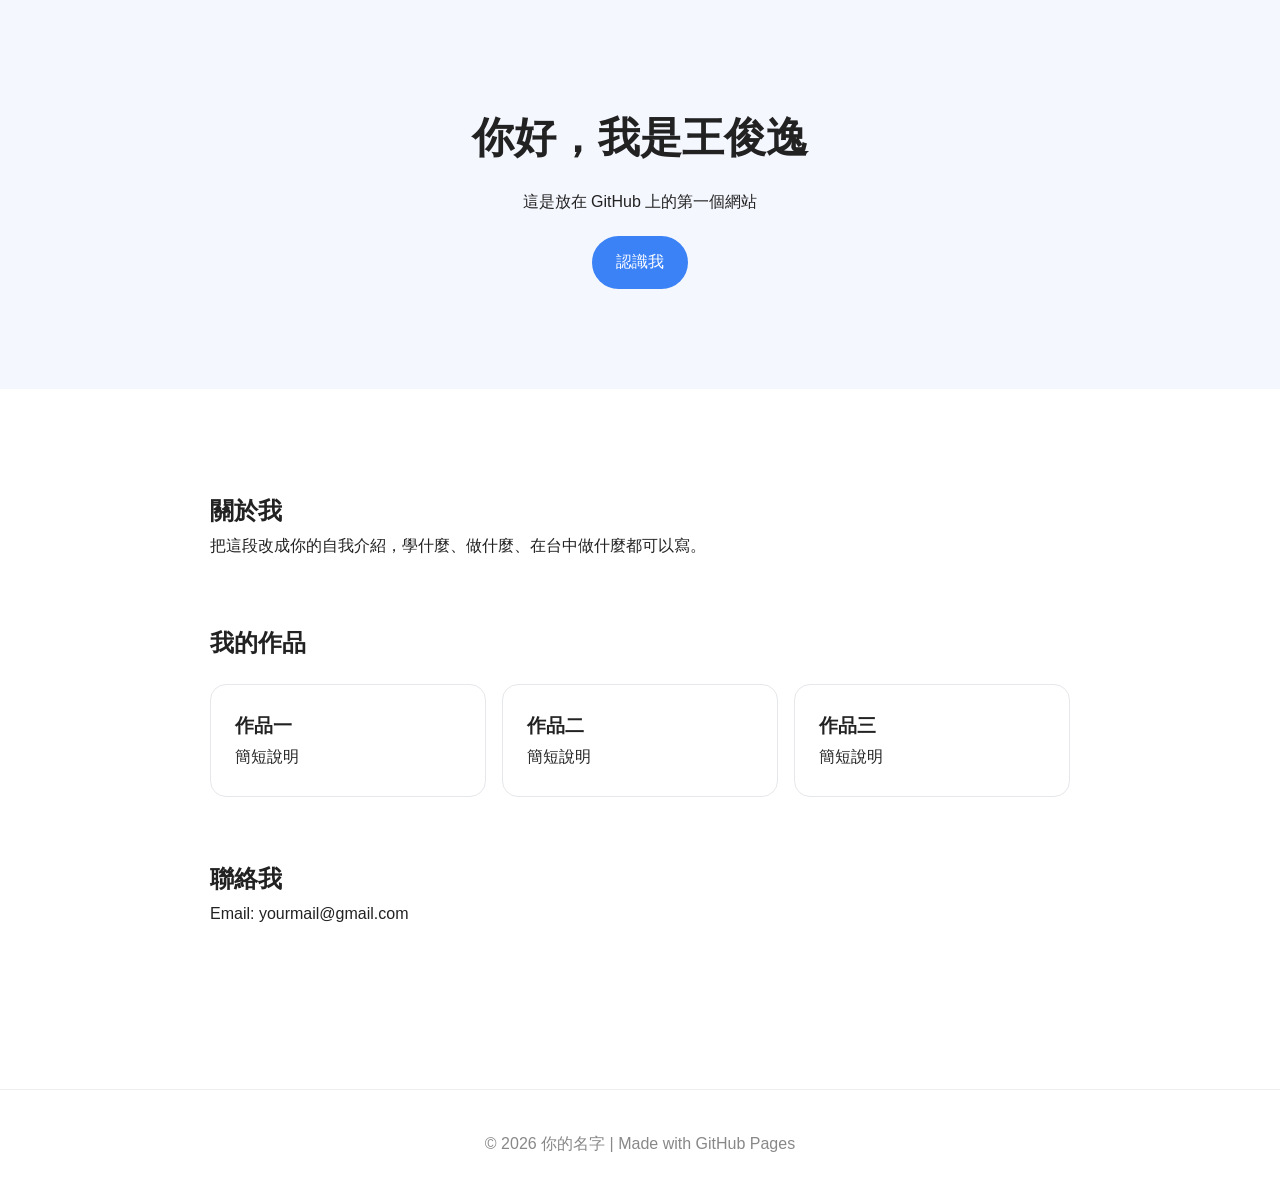
==== index.html @ 3800af92 "Add files via upload" ====
<!DOCTYPE html>
<html lang="zh-Hant">
<head>
  <meta charset="UTF-8">
  <meta name="viewport" content="width=device-width, initial-scale=1.0">
  <title>我的第一個網站</title>
  <link rel="stylesheet" href="style.css">
</head>
<body>
  <header>
    <h1>你好，我是王俊逸</h1>
    <p>這是放在 GitHub 上的第一個網站</p>
    <a class="btn" href="#about">認識我</a>
  </header>
  <main>
    <section id="about">
      <h2>關於我</h2>
      <p>把這段改成你的自我介紹，學什麼、做什麼、在台中做什麼都可以寫。</p>
    </section>
    <section>
      <h2>我的作品</h2>
      <div class="cards">
        <div class="card"><h3>作品一</h3><p>簡短說明</p></div>
        <div class="card"><h3>作品二</h3><p>簡短說明</p></div>
        <div class="card"><h3>作品三</h3><p>簡短說明</p></div>
      </div>
    </section>
    <section>
      <h2>聯絡我</h2>
      <p>Email: yourmail@gmail.com</p>
    </section>
  </main>
  <footer>© 2026 你的名字 | Made with GitHub Pages</footer>
</body>
</html>
---- style.css ----
* { box-sizing: border-box; margin: 0; padding: 0; }
body { font-family: -apple-system, BlinkMacSystemFont, "Noto Sans TC", sans-serif; color: #222; line-height: 1.8; }
header { padding: 100px 20px; text-align: center; background: #f5f7ff; }
header h1 { font-size: 42px; margin-bottom: 12px; }
.btn { display: inline-block; margin-top: 20px; padding: 12px 24px; background: #3b82f6; color: white; border-radius: 99px; text-decoration: none; }
main { max-width: 900px; margin: 0 auto; padding: 40px 20px; }
section { margin: 60px 0; }
.cards { display: grid; grid-template-columns: repeat(3, 1fr); gap: 16px; margin-top: 20px; }
.card { border: 1px solid #e5e7eb; border-radius: 16px; padding: 24px; }
footer { text-align: center; padding: 40px; color: #888; border-top: 1px solid #eee; margin-top: 60px; }
@media (max-width: 700px){ .cards { grid-template-columns: 1fr; } header h1 { font-size: 32px; } }
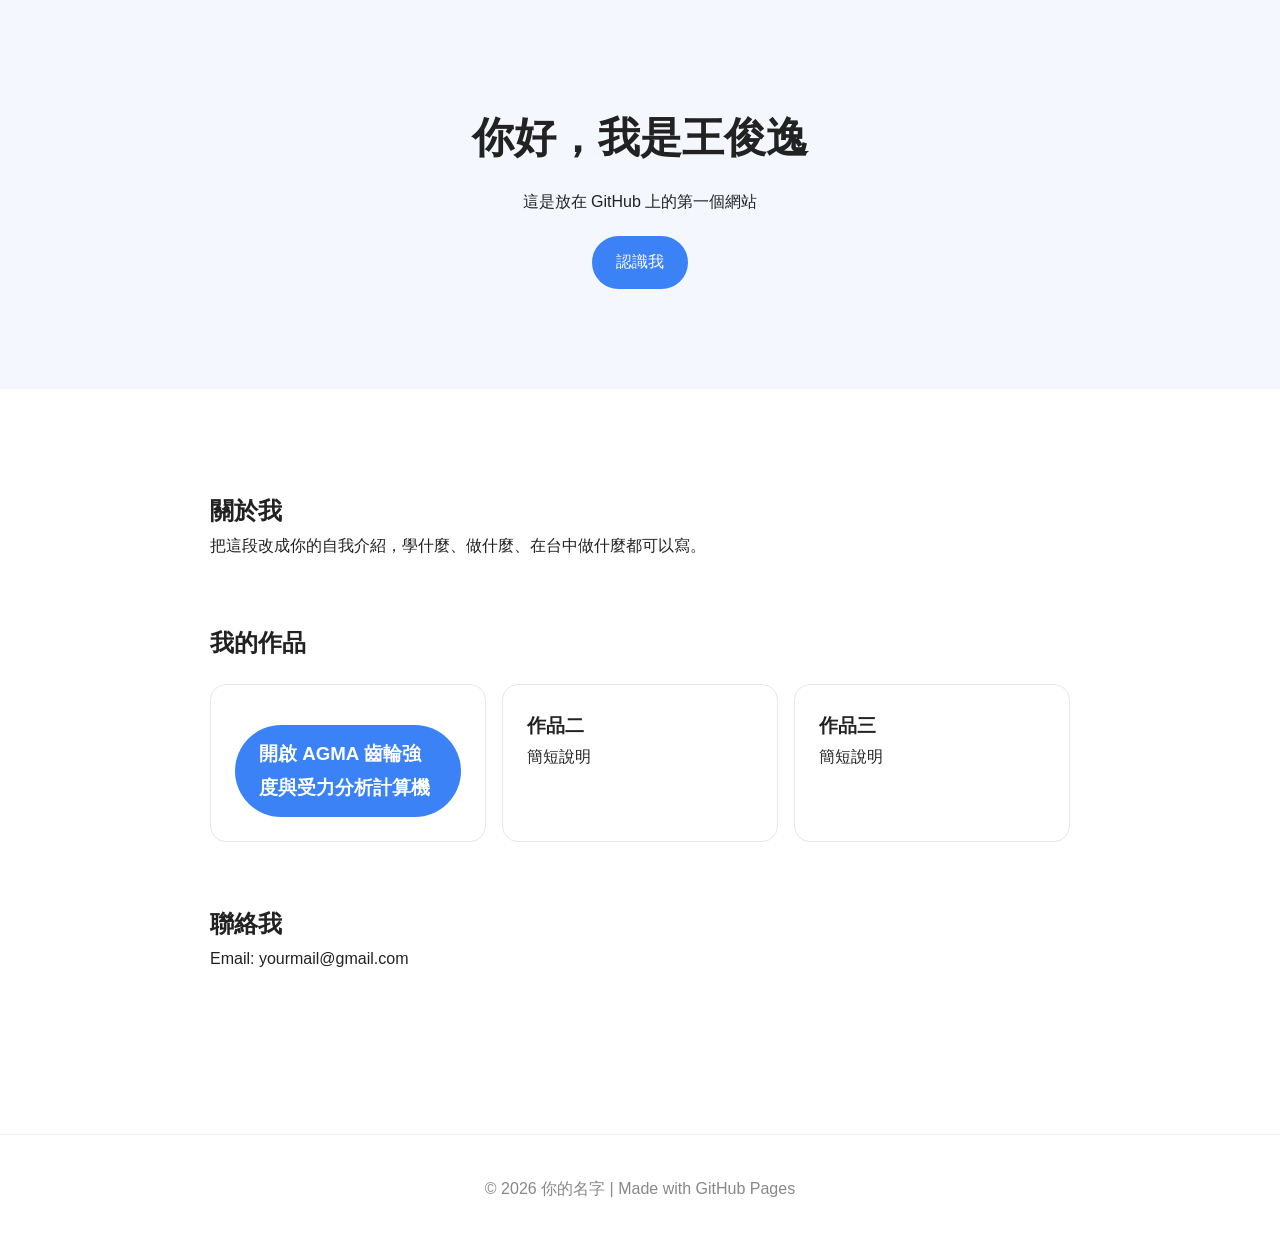
==== commit 13873240: "Update card to link to AGMA analysis tool" ====
--- a/index.html
+++ b/index.html
@@ -20,7 +20,9 @@
     <section>
       <h2>我的作品</h2>
       <div class="cards">
-        <div class="card"><h3>作品一</h3><p>簡短說明</p></div>
+        <div class="card"><h3><a href="./agma.html" style="display:inline-block; padding:12px 24px; background:#3b82f6; color:white; border-radius:99px; text-decoration:none; margin-top:16px;">
+  開啟 AGMA 齒輪強度與受力分析計算機
+</a></p></div>
         <div class="card"><h3>作品二</h3><p>簡短說明</p></div>
         <div class="card"><h3>作品三</h3><p>簡短說明</p></div>
       </div>
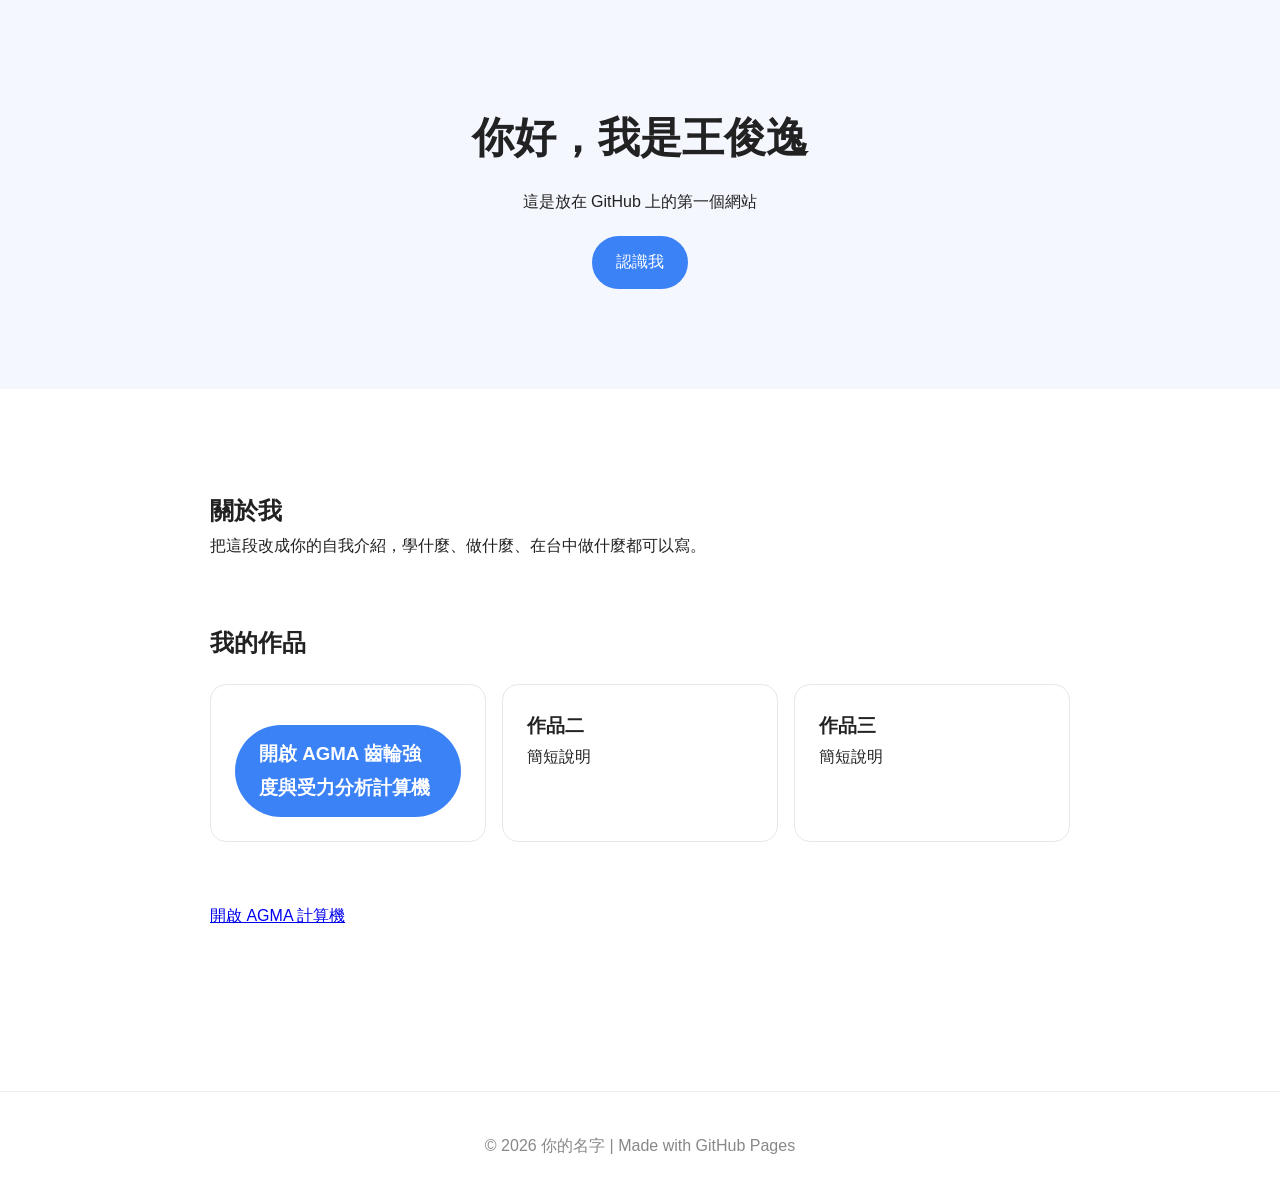
==== commit 1e430724: "Update index.html" ====
--- a/index.html
+++ b/index.html
@@ -28,8 +28,7 @@
       </div>
     </section>
     <section>
-      <h2>聯絡我</h2>
-      <p>Email: yourmail@gmail.com</p>
+<a href="./AGMA 齒輪強度與受力分析彩圖計算機.html">開啟 AGMA 計算機</a>
     </section>
   </main>
   <footer>© 2026 你的名字 | Made with GitHub Pages</footer>
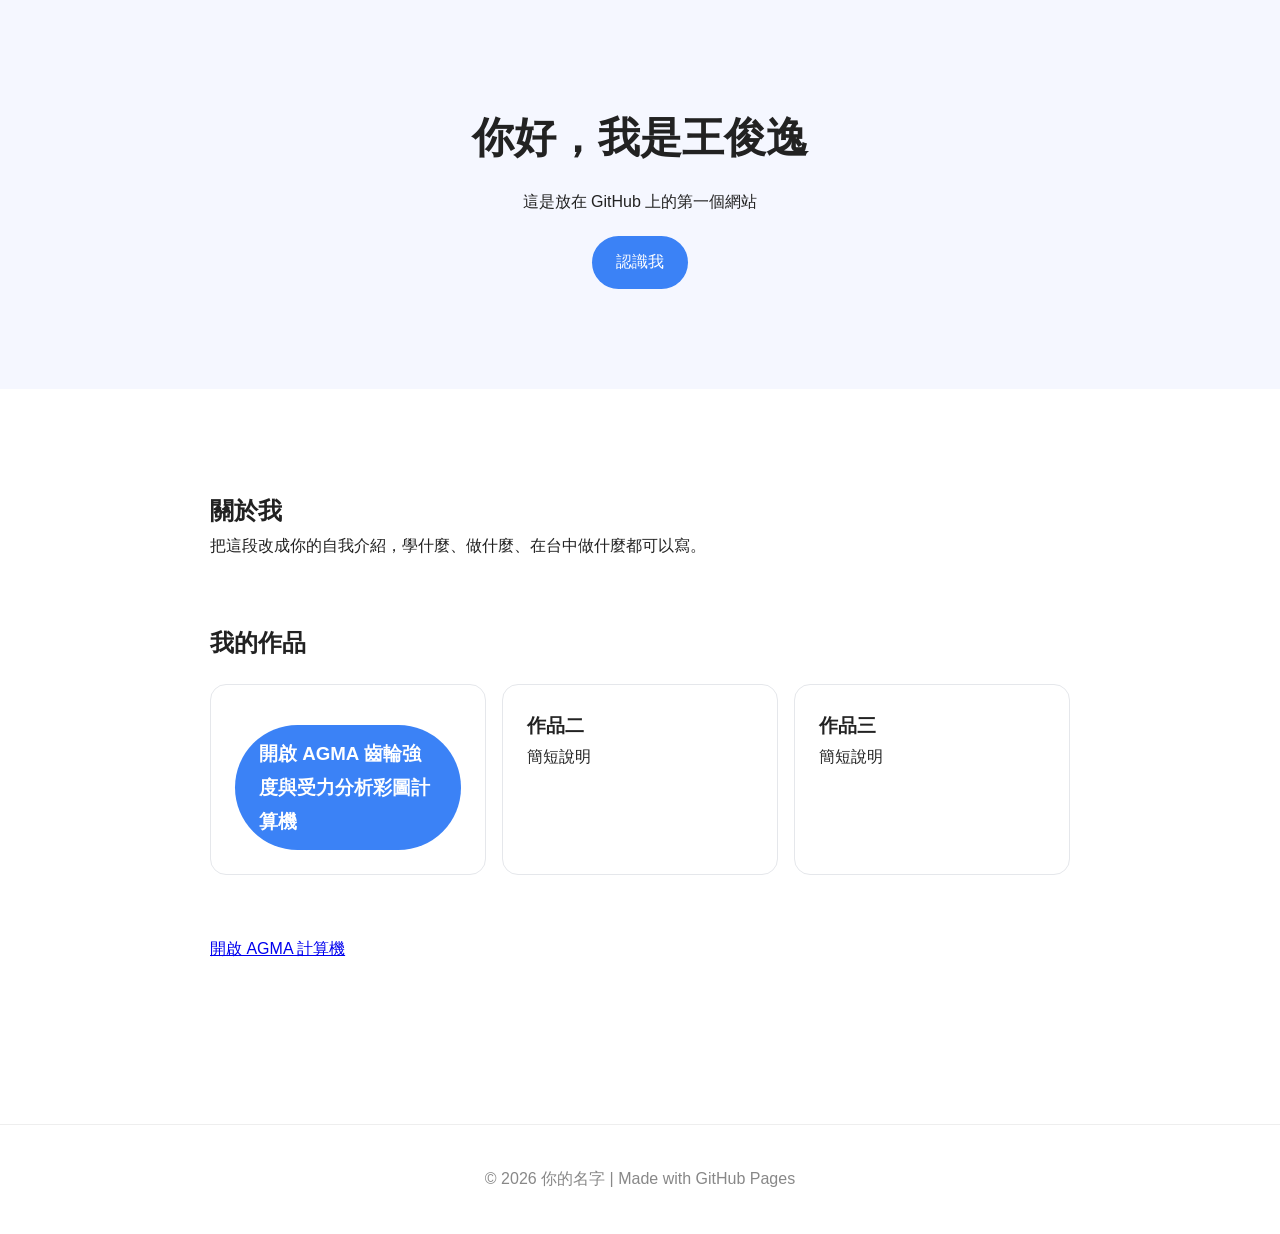
==== commit ccbfa8fb: "Update index.html" ====
--- a/index.html
+++ b/index.html
@@ -20,8 +20,9 @@
     <section>
       <h2>我的作品</h2>
       <div class="cards">
-        <div class="card"><h3><a href="./agma.html" style="display:inline-block; padding:12px 24px; background:#3b82f6; color:white; border-radius:99px; text-decoration:none; margin-top:16px;">
-  開啟 AGMA 齒輪強度與受力分析計算機
+        <div class="card"><h3><a href="./AGMA 齒輪強度與受力分析彩圖計算機.html" style="display:inline-block; padding:12px 24px; background:#3b82f6; color:white; border-radius:99px; text-decoration:none; margin-top:16px;">
+  開啟 AGMA 齒輪強度與受力分析彩圖計算機
+</a>
 </a></p></div>
         <div class="card"><h3>作品二</h3><p>簡短說明</p></div>
         <div class="card"><h3>作品三</h3><p>簡短說明</p></div>
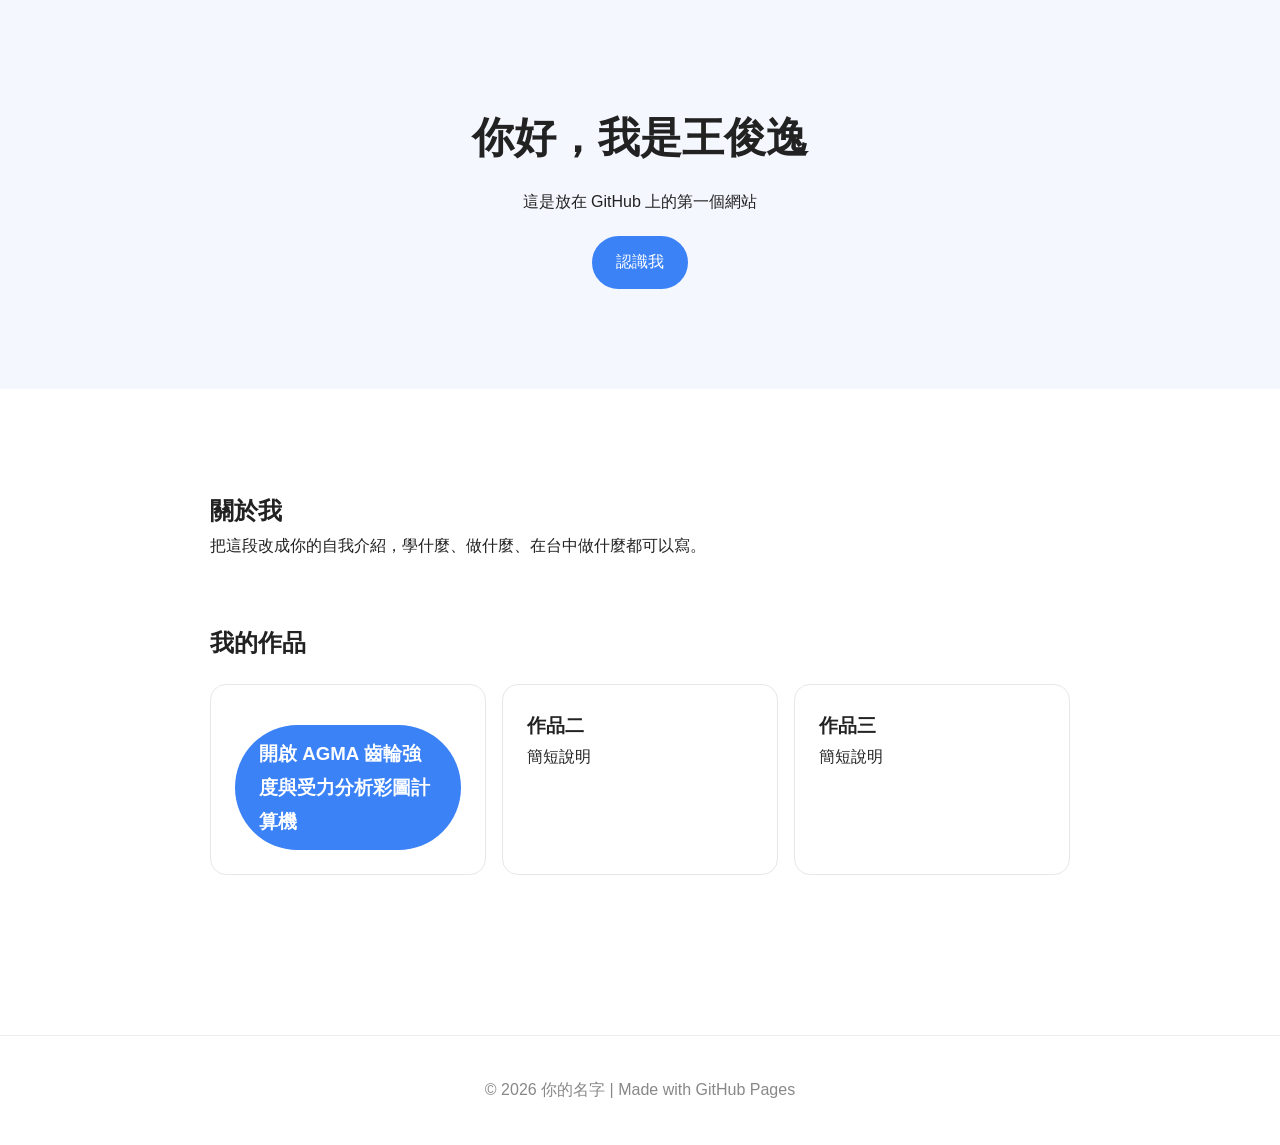
==== commit fc6b734c: "Fix link to AGMA齒輪強度與受力分析彩圖計算機" ====
--- a/index.html
+++ b/index.html
@@ -20,7 +20,7 @@
     <section>
       <h2>我的作品</h2>
       <div class="cards">
-        <div class="card"><h3><a href="./AGMA 齒輪強度與受力分析彩圖計算機.html" style="display:inline-block; padding:12px 24px; background:#3b82f6; color:white; border-radius:99px; text-decoration:none; margin-top:16px;">
+        <div class="card"><h3><a href="./AGMA_齒輪強度與受力分析彩圖計算機.html" style="display:inline-block; padding:12px 24px; background:#3b82f6; color:white; border-radius:99px; text-decoration:none; margin-top:16px;">
   開啟 AGMA 齒輪強度與受力分析彩圖計算機
 </a>
 </a></p></div>
@@ -29,7 +29,6 @@
       </div>
     </section>
     <section>
-<a href="./AGMA 齒輪強度與受力分析彩圖計算機.html">開啟 AGMA 計算機</a>
     </section>
   </main>
   <footer>© 2026 你的名字 | Made with GitHub Pages</footer>
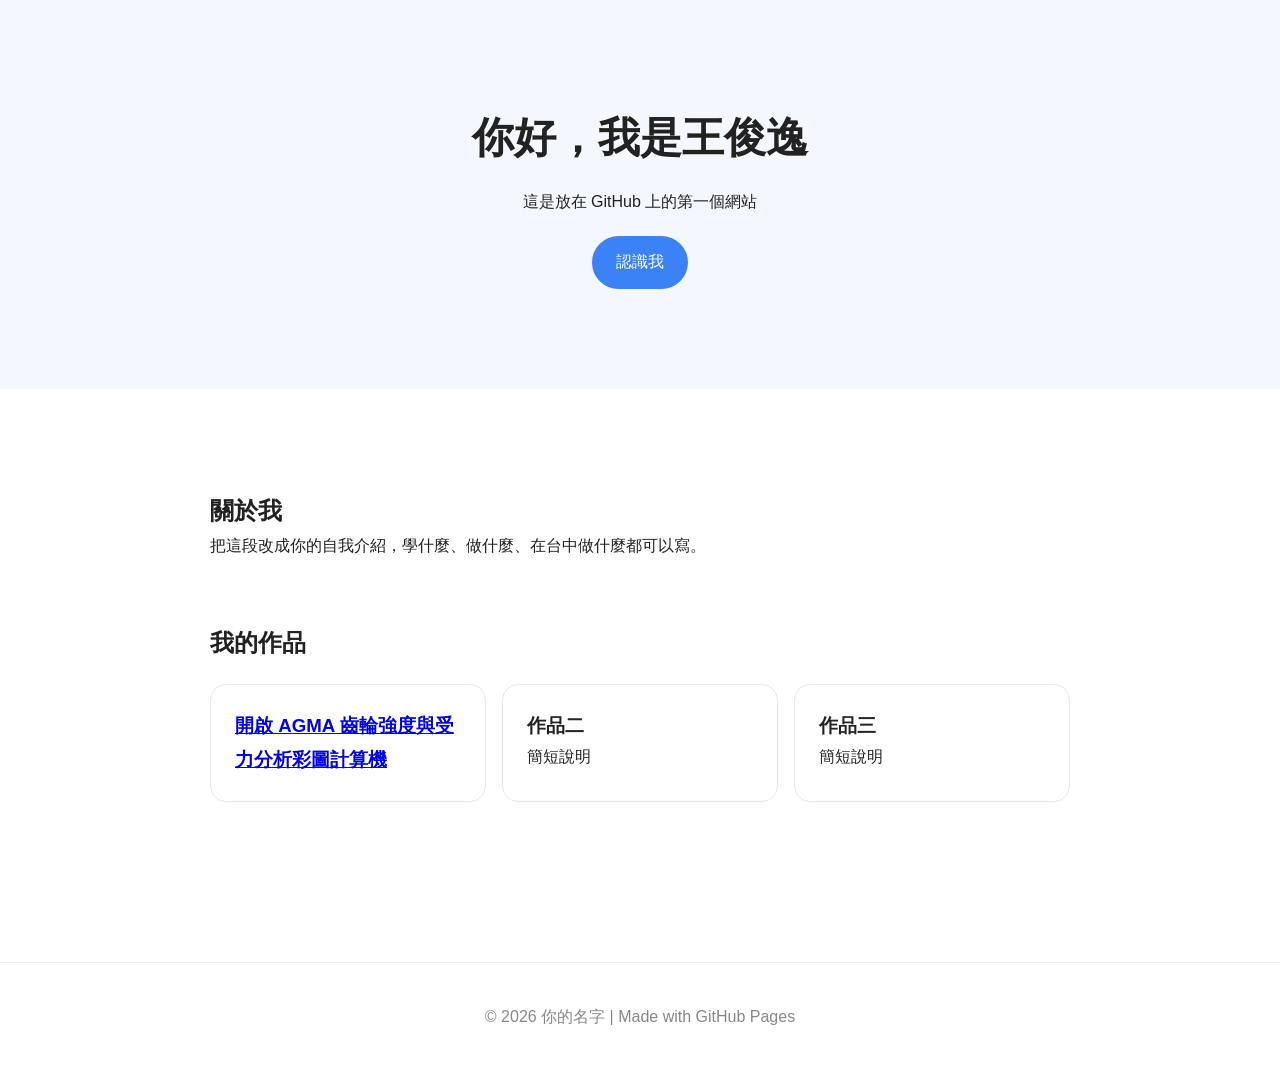
==== commit 2e3a9837: "Update link to AGMA calculator in index.html" ====
--- a/index.html
+++ b/index.html
@@ -20,9 +20,7 @@
     <section>
       <h2>我的作品</h2>
       <div class="cards">
-        <div class="card"><h3><a href="./AGMA_齒輪強度與受力分析彩圖計算機.html" style="display:inline-block; padding:12px 24px; background:#3b82f6; color:white; border-radius:99px; text-decoration:none; margin-top:16px;">
-  開啟 AGMA 齒輪強度與受力分析彩圖計算機
-</a>
+        <div class="card"><h3><a href="./agma-calculator.html">開啟 AGMA 齒輪強度與受力分析彩圖計算機</a>
 </a></p></div>
         <div class="card"><h3>作品二</h3><p>簡短說明</p></div>
         <div class="card"><h3>作品三</h3><p>簡短說明</p></div>
